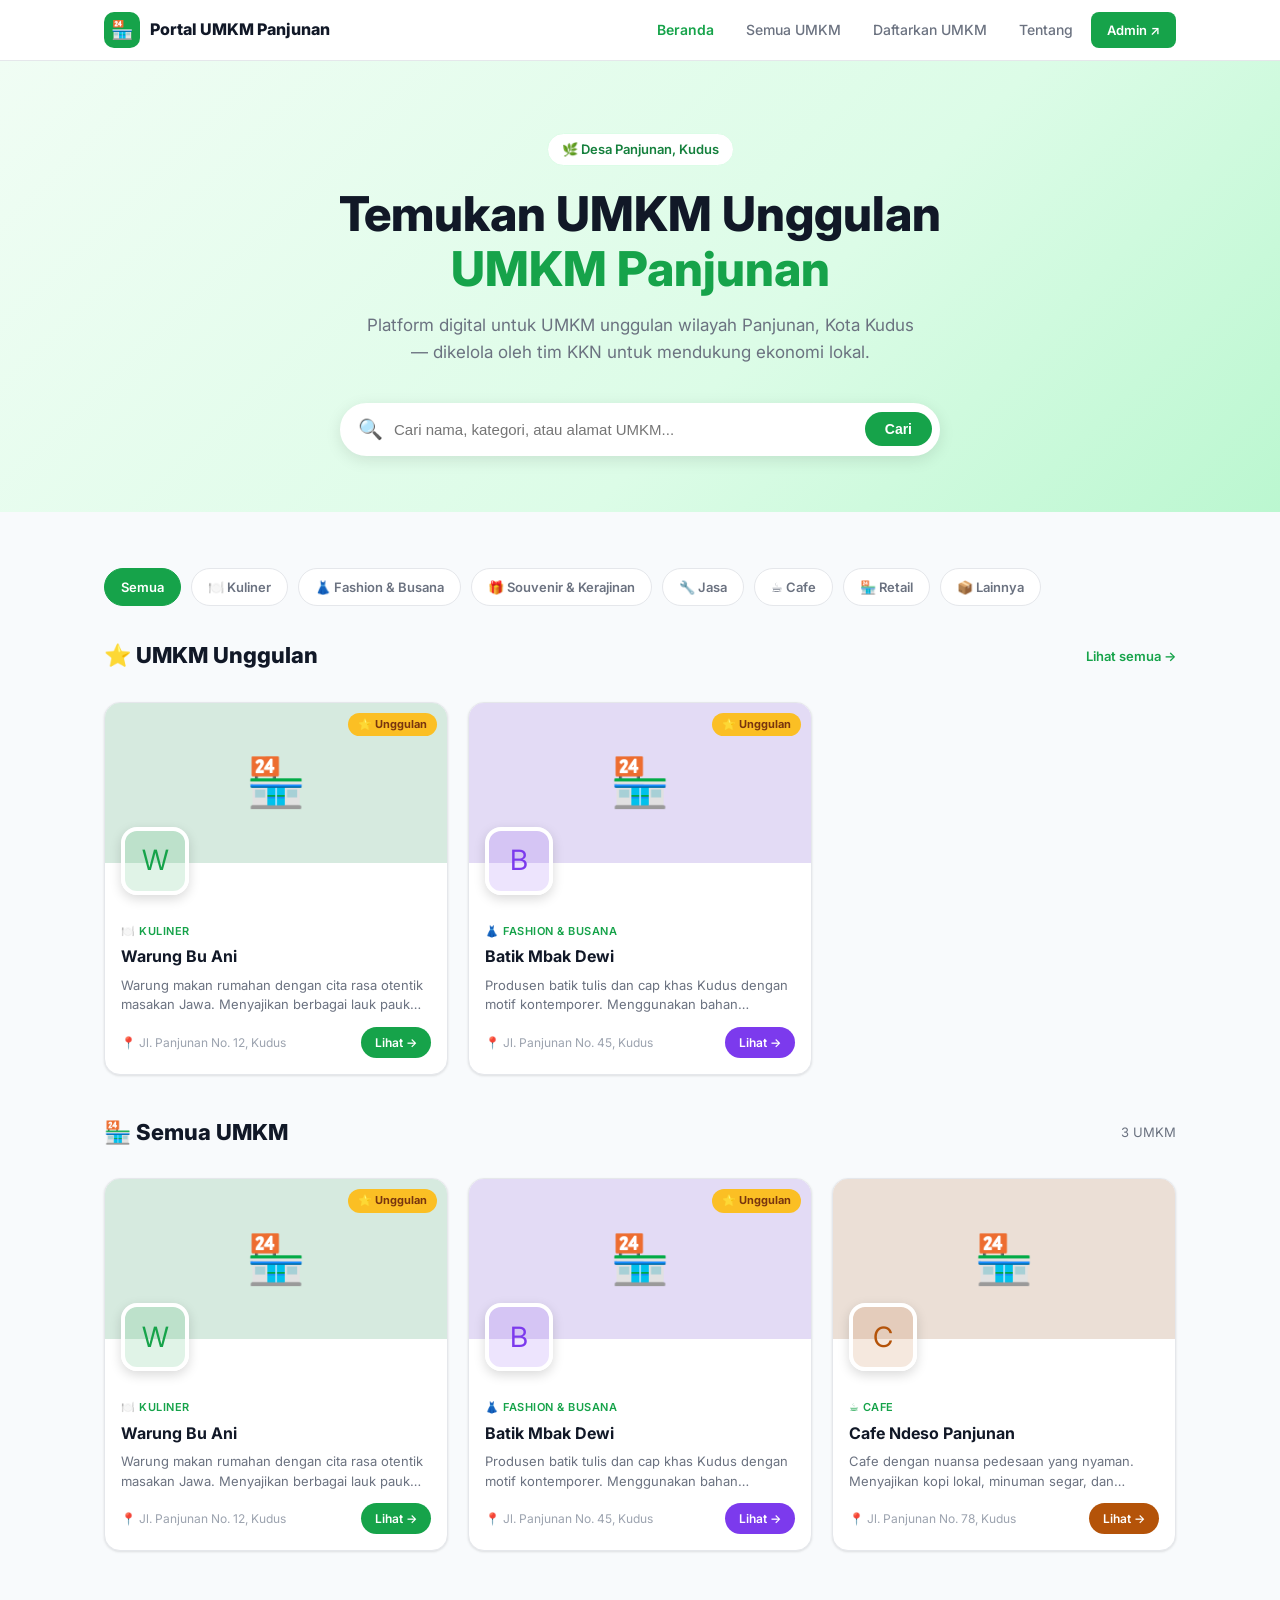
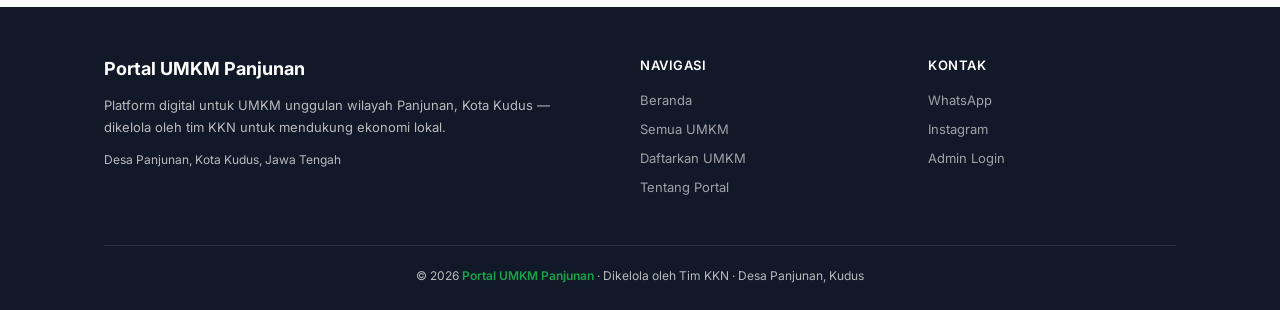
==== public/index.html @ cff2b4aa "Initial Commit" ====
<!DOCTYPE html>
<html lang="id">
<head>
<meta charset="UTF-8">
<meta name="viewport" content="width=device-width,initial-scale=1">
<title>Portal UMKM Panjunan</title>
<link rel="stylesheet" href="../assets/css/public.css">
</head>
<body>

<!-- Nav -->
<nav class="nav">
  <div class="nav-inner">
    <a href="index.html" class="nav-logo">
      <div class="logo-box">🏪</div>
      <span id="namaPortalNav">Portal UMKM Panjunan</span>
    </a>
    <div class="nav-links">
      <a href="index.html" class="nav-link active">Beranda</a>
      <a href="umkm-list.html" class="nav-link">Semua UMKM</a>
      <a href="daftar-umkm.html" class="nav-link">Daftarkan UMKM</a>
      <a href="tentang.html" class="nav-link">Tentang</a>
      <a href="../admin/dashboard.html" class="nav-admin">Admin ↗</a>
    </div>
    <button class="nav-hamburger" id="hamburger">☰</button>
  </div>
  <div class="mobile-menu" id="mobileMenu">
    <a href="index.html">Beranda</a>
    <a href="umkm-list.html">Semua UMKM</a>
    <a href="daftar-umkm.html">Daftarkan UMKM</a>
    <a href="tentang.html">Tentang</a>
    <a href="../admin/dashboard.html">Admin Panel</a>
  </div>
</nav>

<!-- Hero -->
<section class="hero">
  <div class="container">
    <div class="hero-badge">🌿 Desa Panjunan, Kudus</div>
    <h1>Temukan UMKM Unggulan<br><span id="heroNama">Panjunan, Kudus</span></h1>
    <p id="heroDesc">Platform digital untuk UMKM unggulan wilayah Panjunan — dikelola oleh tim KKN untuk mendukung ekonomi lokal.</p>
    <div class="search-bar">
      <div class="search-wrap">
        <span class="search-icon">🔍</span>
        <input type="text" id="searchInput" placeholder="Cari nama, kategori, atau alamat UMKM...">
        <button class="search-btn" onclick="doSearch()">Cari</button>
      </div>
    </div>
  </div>
</section>

<!-- Main Content -->
<div class="container">

  <!-- Category Chips -->
  <section>
    <div class="cat-chips" id="catChips">
      <div class="cat-chip active" data-id="">Semua</div>
    </div>

    <!-- Featured -->
    <div id="featuredSection">
      <div class="section-header">
        <h2>⭐ UMKM Unggulan</h2>
        <a href="umkm-list.html" class="see-all">Lihat semua →</a>
      </div>
      <div class="umkm-grid" id="featuredGrid"></div>
    </div>

    <!-- All UMKM -->
    <div style="margin-top:40px">
      <div class="section-header">
        <h2 id="allTitle">🏪 Semua UMKM</h2>
        <span id="allCount" style="font-size:13px;color:var(--text-2)"></span>
      </div>
      <div class="umkm-grid" id="allGrid"></div>
      <div id="emptyState" class="empty" style="display:none">
        <div class="icon">🔍</div>
        <h3>UMKM tidak ditemukan</h3>
        <p>Coba kata kunci atau kategori lain.</p>
      </div>
    </div>
  </section>

</div>

<!-- Footer -->
<footer class="footer">
  <div class="footer-inner">
    <div class="footer-grid">
      <div class="footer-brand">
        <h3 id="footerNama">Portal UMKM Panjunan</h3>
        <p id="footerDesc">Platform digital untuk mendukung UMKM lokal.</p>
        <p style="margin-top:12px;font-size:12px" id="footerAlamat"></p>
      </div>
      <div class="footer-col">
        <h4>Navigasi</h4>
        <a href="index.html">Beranda</a>
        <a href="umkm-list.html">Semua UMKM</a>
        <a href="daftar-umkm.html">Daftarkan UMKM</a>
        <a href="tentang.html">Tentang Portal</a>
      </div>
      <div class="footer-col">
        <h4>Kontak</h4>
        <a id="footerWa" href="#">WhatsApp</a>
        <a id="footerIg" href="#">Instagram</a>
        <a href="../admin/index.html">Admin Login</a>
      </div>
    </div>
    <div class="footer-bottom">
      © 2026 <span id="footerNama2">Portal UMKM Panjunan</span> · Dikelola oleh Tim KKN · Desa Panjunan, Kudus
    </div>
  </div>
</footer>

<script src="../config.js"></script>
<script src="../assets/js/storage.js"></script>
<script src="../assets/js/utils.js"></script>
<script>
  let selectedKat = '';
  let searchQ = '';

  // Load settings
  const settings = Storage.getSettings();
  document.title = settings.namaPortal || 'Portal UMKM Panjunan';
  document.getElementById('namaPortalNav').textContent = settings.namaPortal || 'Portal UMKM Panjunan';
  document.getElementById('heroNama').textContent = (settings.namaPortal || 'Portal UMKM Panjunan').replace('Portal ','');
  document.getElementById('heroDesc').textContent = settings.deskripsiPortal || '';
  document.getElementById('footerNama').textContent = settings.namaPortal || '';
  document.getElementById('footerNama2').textContent = settings.namaPortal || '';
  document.getElementById('footerDesc').textContent = settings.deskripsiPortal || '';
  document.getElementById('footerAlamat').textContent = settings.alamat || '';
  if (settings.whatsapp) document.getElementById('footerWa').href = Utils.waLink(settings.whatsapp);
  if (settings.instagram) document.getElementById('footerIg').href = Utils.igLink(settings.instagram);

  // Load categories
  const cats = Storage.getCategories();
  const chips = document.getElementById('catChips');
  cats.forEach(c => {
    const el = document.createElement('div');
    el.className = 'cat-chip'; el.dataset.id = c.id;
    el.textContent = `${c.ikon} ${c.nama}`;
    chips.appendChild(el);
  });
  chips.addEventListener('click', function(e) {
    const chip = e.target.closest('.cat-chip');
    if (!chip) return;
    document.querySelectorAll('.cat-chip').forEach(c => c.classList.remove('active'));
    chip.classList.add('active');
    selectedKat = chip.dataset.id;
    renderAll();
  });

  function umkmCard(u) {
    const cat = cats.find(c => c.id === u.kategori);
    return `<div class="umkm-card" onclick="window.location='detail.html?slug=${u.slug}'">
      <div class="card-banner">
        ${u.banner ? `<img src="${u.banner}" alt="${u.nama}" loading="lazy">` :
          `<div class="card-banner-placeholder" style="background:${u.warnaUtama}22;font-size:48px">🏪</div>`}
        ${u.featured ? '<span class="featured-badge">⭐ Unggulan</span>' : ''}
      </div>
      <div class="card-logo-wrap">
        <div class="card-logo" style="background:${u.warnaUtama}22;color:${u.warnaUtama}">
          ${u.logo ? `<img src="${u.logo}" alt="logo">` : u.nama.charAt(0)}
        </div>
      </div>
      <div class="card-body">
        <div class="card-kategori">${cat ? `${cat.ikon} ${cat.nama}` : u.kategori}</div>
        <div class="card-nama">${u.nama}</div>
        <div class="card-desc">${u.deskripsi || 'Tidak ada deskripsi.'}</div>
        <div class="card-footer">
          <div class="card-alamat">📍 ${u.alamat || 'Panjunan, Kudus'}</div>
          <span class="card-action" style="background:${u.warnaUtama}">Lihat →</span>
        </div>
      </div>
    </div>`;
  }

  function renderAll() {
    let data = Storage.getPublishedUmkm();
    if (selectedKat) data = data.filter(u => u.kategori === selectedKat);
    if (searchQ) data = data.filter(u =>
      u.nama.toLowerCase().includes(searchQ) ||
      (u.deskripsi||'').toLowerCase().includes(searchQ) ||
      (u.kategori||'').toLowerCase().includes(searchQ) ||
      (u.alamat||'').toLowerCase().includes(searchQ));

    const featured = data.filter(u => u.featured);
    const featSec = document.getElementById('featuredSection');
    const featGrid = document.getElementById('featuredGrid');
    featSec.style.display = featured.length && !searchQ && !selectedKat ? 'block' : 'none';
    featGrid.innerHTML = featured.slice(0,3).map(umkmCard).join('');

    const allGrid = document.getElementById('allGrid');
    const empty = document.getElementById('emptyState');
    document.getElementById('allCount').textContent = `${data.length} UMKM`;
    if (data.length === 0) { allGrid.innerHTML = ''; empty.style.display = 'block'; }
    else { empty.style.display = 'none'; allGrid.innerHTML = data.map(umkmCard).join(''); }
  }

  function doSearch() {
    searchQ = document.getElementById('searchInput').value.toLowerCase().trim();
    renderAll();
  }
  document.getElementById('searchInput').addEventListener('keyup', function(e) {
    if (e.key === 'Enter') doSearch();
    if (this.value === '') { searchQ = ''; renderAll(); }
  });

  document.getElementById('hamburger').onclick = () => document.getElementById('mobileMenu').classList.toggle('open');

  // Check query params
  const urlQ = Utils.getParam('q');
  if (urlQ) { document.getElementById('searchInput').value = urlQ; searchQ = urlQ.toLowerCase(); }
  const urlKat = Utils.getParam('kat');
  if (urlKat) {
    selectedKat = urlKat;
    document.querySelectorAll('.cat-chip').forEach(c => c.classList.toggle('active', c.dataset.id === urlKat));
  }

  renderAll();
</script>
</body>
</html>
---- assets/css/public.css ----
/* ============================================================
   public.css — Gaya Portal Publik Smart UMKM Panjunan
   ============================================================ */

@import url('https://fonts.googleapis.com/css2?family=Inter:wght@300;400;500;600;700;800&display=swap');

*, *::before, *::after { box-sizing: border-box; margin: 0; padding: 0; }

:root {
  --green: #16a34a;
  --green-dark: #15803d;
  --green-light: #dcfce7;
  --green-50: #f0fdf4;
  --bg: #f8fafc;
  --white: #ffffff;
  --border: #e5e7eb;
  --text: #111827;
  --text-2: #6b7280;
  --text-3: #9ca3af;
  --radius: 16px;
  --radius-sm: 10px;
  --shadow: 0 1px 3px rgba(0,0,0,.08), 0 1px 2px rgba(0,0,0,.04);
  --shadow-md: 0 4px 16px rgba(0,0,0,.1);
  --shadow-lg: 0 8px 32px rgba(0,0,0,.12);
  --container: 1120px;
}

body { font-family: 'Inter', system-ui, sans-serif; background: var(--bg); color: var(--text); font-size: 15px; line-height: 1.6; }
a { color: inherit; text-decoration: none; }
img { max-width: 100%; display: block; }

/* ---- Navigation ---- */
.nav { background: var(--white); border-bottom: 1px solid var(--border); position: sticky; top: 0; z-index: 100; }
.nav-inner { max-width: var(--container); margin: 0 auto; padding: 0 24px; display: flex; align-items: center; justify-content: space-between; height: 60px; }
.nav-logo { display: flex; align-items: center; gap: 10px; font-weight: 800; font-size: 16px; color: var(--text); }
.nav-logo .logo-box { width: 36px; height: 36px; background: var(--green); border-radius: 10px; display: flex; align-items: center; justify-content: center; font-size: 18px; }
.nav-links { display: flex; align-items: center; gap: 4px; }
.nav-link { padding: 8px 14px; border-radius: 8px; font-size: 14px; font-weight: 500; color: var(--text-2); transition: all .15s; }
.nav-link:hover { color: var(--green); background: var(--green-50); }
.nav-link.active { color: var(--green); font-weight: 600; }
.nav-admin { background: var(--green); color: #fff; padding: 8px 16px; border-radius: 8px; font-size: 13px; font-weight: 600; }
.nav-admin:hover { background: var(--green-dark); color: #fff; }
.nav-hamburger { display: none; background: none; border: none; cursor: pointer; padding: 6px; color: var(--text-2); }
.mobile-menu { display: none; background: var(--white); border-top: 1px solid var(--border); }
.mobile-menu.open { display: block; }
.mobile-menu a { display: block; padding: 12px 24px; font-size: 15px; border-bottom: 1px solid var(--border); }

/* ---- Container ---- */
.container { max-width: var(--container); margin: 0 auto; padding: 0 24px; }

/* ---- Hero / Banner ---- */
.hero { background: linear-gradient(135deg, #f0fdf4 0%, #dcfce7 60%, #bbf7d0 100%); padding: 72px 0 56px; text-align: center; }
.hero-badge { display: inline-flex; align-items: center; gap: 6px; background: var(--white); border: 1px solid var(--green-light); border-radius: 20px; padding: 5px 14px; font-size: 13px; color: var(--green-dark); font-weight: 600; margin-bottom: 20px; }
.hero h1 { font-size: clamp(28px, 5vw, 48px); font-weight: 800; color: var(--text); line-height: 1.15; margin-bottom: 16px; }
.hero h1 span { color: var(--green); }
.hero p { font-size: 17px; color: var(--text-2); max-width: 560px; margin: 0 auto 36px; }

/* ---- Search ---- */
.search-bar { max-width: 600px; margin: 0 auto; }
.search-wrap { position: relative; }
.search-wrap input { width: 100%; padding: 16px 20px 16px 52px; border-radius: 50px; border: 2px solid var(--white); font-size: 15px; box-shadow: var(--shadow-md); outline: none; transition: border-color .2s; }
.search-wrap input:focus { border-color: var(--green); }
.search-wrap .search-icon { position: absolute; left: 18px; top: 50%; transform: translateY(-50%); font-size: 20px; color: var(--text-2); pointer-events: none; }
.search-wrap .search-btn { position: absolute; right: 8px; top: 50%; transform: translateY(-50%); background: var(--green); color: #fff; border: none; border-radius: 50px; padding: 9px 20px; font-weight: 600; cursor: pointer; font-size: 14px; }

/* ---- Section ---- */
section { padding: 56px 0; }
section + section { padding-top: 0; }
.section-header { display: flex; align-items: center; justify-content: space-between; margin-bottom: 28px; }
.section-header h2 { font-size: 22px; font-weight: 800; }
.section-header .see-all { font-size: 13px; font-weight: 600; color: var(--green); }
.section-header .see-all:hover { text-decoration: underline; }

/* ---- Category Chips ---- */
.cat-chips { display: flex; gap: 10px; flex-wrap: wrap; margin-bottom: 32px; }
.cat-chip { display: inline-flex; align-items: center; gap: 6px; padding: 8px 16px; border-radius: 50px; border: 1.5px solid var(--border); background: var(--white); font-size: 13px; font-weight: 600; cursor: pointer; color: var(--text-2); transition: all .15s; }
.cat-chip:hover { border-color: var(--green); color: var(--green); background: var(--green-50); }
.cat-chip.active { background: var(--green); color: #fff; border-color: var(--green); }

/* ---- UMKM Card Grid ---- */
.umkm-grid { display: grid; grid-template-columns: repeat(auto-fill, minmax(300px, 1fr)); gap: 20px; }
.umkm-card { background: var(--white); border-radius: var(--radius); border: 1px solid var(--border); overflow: hidden; box-shadow: var(--shadow); transition: all .2s; cursor: pointer; }
.umkm-card:hover { transform: translateY(-4px); box-shadow: var(--shadow-lg); border-color: var(--green-light); }
.card-banner { position: relative; height: 160px; overflow: visible; background: #f3f4f6; }
.card-banner img { width: 100%; height: 100%; object-fit: cover; }
.card-banner-placeholder { width: 100%; height: 100%; display: flex; align-items: center; justify-content: center; font-size: 48px; }
.featured-badge { position: absolute; top: 10px; right: 10px; background: #fbbf24; color: #78350f; padding: 3px 10px; border-radius: 20px; font-size: 11px; font-weight: 700; }
.card-logo-wrap { position: relative; padding: 0 16px; margin-top: -36px; margin-bottom: 12px; z-index: 10; }
.card-logo { width: 68px; height: 68px; border-radius: 16px; border: 4px solid var(--white); background: #f3f4f6; object-fit: contain; box-shadow: 0 4px 12px rgba(0,0,0,.15); display: flex; align-items: center; justify-content: center; font-size: 28px; overflow: hidden; }
.card-logo img { width: 100%; height: 100%; object-fit: contain; }
.card-body { padding: 16px 16px 16px; }
.card-kategori { font-size: 11px; font-weight: 600; color: var(--green); text-transform: uppercase; letter-spacing: .5px; margin-bottom: 4px; }
.card-nama { font-size: 16px; font-weight: 700; margin-bottom: 6px; white-space: nowrap; overflow: hidden; text-overflow: ellipsis; }
.card-desc { font-size: 13px; color: var(--text-2); display: -webkit-box; -webkit-line-clamp: 2; -webkit-box-orient: vertical; overflow: hidden; margin-bottom: 12px; line-height: 1.5; }
.card-footer { display: flex; align-items: center; justify-content: space-between; }
.card-alamat { font-size: 12px; color: var(--text-3); display: flex; align-items: center; gap: 4px; }
.card-action { background: var(--green); color: #fff; padding: 6px 14px; border-radius: 20px; font-size: 12px; font-weight: 600; }
.card-action:hover { background: var(--green-dark); }

/* ---- UMKM Detail ---- */
.detail-hero { position: relative; height: 320px; overflow: hidden; background: #f3f4f6; }
.detail-hero img { width: 100%; height: 100%; object-fit: cover; }
.detail-hero-placeholder { width: 100%; height: 100%; display: flex; align-items: center; justify-content: center; font-size: 80px; }
.detail-hero-overlay { position: absolute; inset: 0; background: linear-gradient(to top, rgba(0,0,0,.5) 0%, transparent 60%); }
.detail-content { max-width: var(--container); margin: 0 auto; padding: 0 24px; }
.detail-header { display: flex; align-items: flex-start; gap: 20px; margin-top: 12px; position: relative; margin-bottom: 32px; }
.detail-logo { width: 80px; height: 80px; border-radius: 18px; border: 4px solid var(--white); background: #f3f4f6; box-shadow: var(--shadow-md); object-fit: contain; flex-shrink: 0; overflow: hidden; display: flex; align-items: center; justify-content: center; font-size: 36px; }
.detail-logo img { width: 100%; height: 100%; object-fit: contain; }
.detail-meta { flex: 1; padding-top: 36px; }
.detail-meta h1 { font-size: 26px; font-weight: 800; margin-bottom: 4px; }
.detail-meta .kategori { font-size: 13px; font-weight: 600; color: var(--green); }
.detail-actions { display: flex; gap: 10px; flex-wrap: wrap; }
.detail-layout { display: grid; grid-template-columns: 1fr 300px; gap: 28px; }
.detail-main {}
.detail-sidebar {}
.detail-section { margin-bottom: 32px; }
.detail-section h2 { font-size: 17px; font-weight: 700; margin-bottom: 16px; padding-bottom: 10px; border-bottom: 2px solid var(--green-light); display: flex; align-items: center; gap: 8px; }
.deskripsi-text { font-size: 15px; color: var(--text-2); line-height: 1.8; }

/* ---- Produk Grid ---- */
.produk-grid { display: grid; grid-template-columns: repeat(auto-fill, minmax(180px, 1fr)); gap: 14px; }
.produk-card { background: var(--white); border: 1px solid var(--border); border-radius: var(--radius-sm); overflow: hidden; }
.produk-card img { width: 100%; height: 140px; object-fit: cover; background: #f3f4f6; }
.produk-card-body { padding: 12px; }
.produk-card-nama { font-size: 14px; font-weight: 600; margin-bottom: 4px; }
.produk-card-harga { font-size: 15px; font-weight: 700; color: var(--green); }
.produk-card-desc { font-size: 12px; color: var(--text-2); margin-top: 4px; }

/* ---- Galeri Grid ---- */
.galeri-public { display: grid; grid-template-columns: repeat(3, 1fr); gap: 10px; }
.galeri-public img { width: 100%; aspect-ratio: 1; object-fit: cover; border-radius: 10px; cursor: pointer; transition: transform .15s; }
.galeri-public img:hover { transform: scale(1.02); }

/* ---- Info Sidebar Cards ---- */
.info-card { background: var(--white); border: 1px solid var(--border); border-radius: var(--radius); padding: 20px; margin-bottom: 16px; }
.info-card h3 { font-size: 14px; font-weight: 700; margin-bottom: 14px; color: var(--text-2); text-transform: uppercase; letter-spacing: .5px; }
.info-row { display: flex; align-items: flex-start; gap: 10px; margin-bottom: 12px; font-size: 14px; }
.info-row:last-child { margin-bottom: 0; }
.info-icon { font-size: 18px; flex-shrink: 0; margin-top: 1px; }
.info-val { color: var(--text-2); }
.info-val a { color: var(--green); font-weight: 500; }
.info-val a:hover { text-decoration: underline; }

/* ---- Jam Operasional Table ---- */
.jam-table { width: 100%; }
.jam-table td { padding: 6px 0; font-size: 13px; }
.jam-table td:first-child { font-weight: 600; width: 80px; }
.jam-table td.tutup { color: #ef4444; }
.hari-ini td:first-child { color: var(--green); }

/* ---- CTA Buttons ---- */
.cta-wa { display: flex; align-items: center; justify-content: center; gap: 8px; background: #25d366; color: #fff; padding: 13px 20px; border-radius: 12px; font-weight: 700; font-size: 15px; margin-bottom: 10px; }
.cta-wa:hover { background: #128c7e; }
.cta-ig { display: flex; align-items: center; justify-content: center; gap: 8px; background: linear-gradient(45deg, #e1306c, #f77737); color: #fff; padding: 13px 20px; border-radius: 12px; font-weight: 700; font-size: 15px; margin-bottom: 10px; }
.cta-ig:hover { opacity: .9; }
.cta-maps { display: flex; align-items: center; justify-content: center; gap: 8px; background: #4285f4; color: #fff; padding: 13px 20px; border-radius: 12px; font-weight: 700; font-size: 15px; margin-bottom: 10px; }
.cta-maps:hover { background: #3367d6; }

/* ---- Footer ---- */
.footer { background: var(--text); color: rgba(255,255,255,.7); padding: 48px 0 24px; }
.footer-inner { max-width: var(--container); margin: 0 auto; padding: 0 24px; }
.footer-grid { display: grid; grid-template-columns: 2fr 1fr 1fr; gap: 40px; margin-bottom: 40px; }
.footer-brand h3 { color: #fff; font-size: 18px; font-weight: 700; margin-bottom: 10px; }
.footer-brand p { font-size: 13px; line-height: 1.7; }
.footer-col h4 { color: #fff; font-size: 13px; font-weight: 600; margin-bottom: 14px; text-transform: uppercase; letter-spacing: .5px; }
.footer-col a { display: block; font-size: 13px; color: rgba(255,255,255,.6); margin-bottom: 8px; }
.footer-col a:hover { color: #fff; }
.footer-bottom { border-top: 1px solid rgba(255,255,255,.1); padding-top: 20px; text-align: center; font-size: 12px; }
.footer-bottom span { color: var(--green); font-weight: 600; }

/* ---- Tentang Page ---- */
.tentang-hero { background: linear-gradient(135deg, var(--green-50), var(--green-light)); padding: 64px 0; text-align: center; }
.tentang-hero h1 { font-size: 36px; font-weight: 800; margin-bottom: 12px; }
.tentang-hero p { font-size: 17px; color: var(--text-2); max-width: 560px; margin: 0 auto; }
.tentang-grid { display: grid; grid-template-columns: 1fr 1fr; gap: 32px; align-items: start; padding: 56px 0; }
.tentang-grid img { border-radius: 16px; }
.team-grid { display: grid; grid-template-columns: repeat(auto-fill, minmax(180px, 1fr)); gap: 20px; }
.team-card { background: var(--white); border: 1px solid var(--border); border-radius: var(--radius); padding: 20px; text-align: center; }
.team-avatar { width: 70px; height: 70px; border-radius: 50%; background: var(--green-light); margin: 0 auto 12px; display: flex; align-items: center; justify-content: center; font-size: 28px; }
.team-card h4 { font-size: 14px; font-weight: 600; margin-bottom: 4px; }
.team-card p { font-size: 12px; color: var(--text-2); }

/* ---- List Page ---- */
.list-header { padding: 40px 0 32px; }
.list-header h1 { font-size: 28px; font-weight: 800; margin-bottom: 8px; }
.list-filter-bar { display: flex; align-items: center; gap: 12px; margin-bottom: 24px; flex-wrap: wrap; }
.list-search { position: relative; flex: 1; min-width: 200px; }
.list-search input { width: 100%; padding: 12px 16px 12px 44px; border: 1px solid var(--border); border-radius: 50px; font-size: 14px; background: var(--white); }
.list-search input:focus { outline: none; border-color: var(--green); }
.list-search .icon { position: absolute; left: 15px; top: 50%; transform: translateY(-50%); font-size: 18px; color: var(--text-2); }
.list-select { padding: 11px 14px; border: 1px solid var(--border); border-radius: 8px; background: var(--white); font-size: 14px; min-width: 140px; }

/* ---- Pagination ---- */
.pagination { display: flex; align-items: center; justify-content: center; gap: 6px; padding: 40px 0 20px; }
.page-btn { width: 38px; height: 38px; border-radius: 8px; border: 1px solid var(--border); background: var(--white); cursor: pointer; font-size: 14px; display: flex; align-items: center; justify-content: center; }
.page-btn.active { background: var(--green); color: #fff; border-color: var(--green); font-weight: 600; }
.page-btn:hover:not(.active) { background: var(--green-50); border-color: var(--green); }

/* ---- Breadcrumb ---- */
.breadcrumb { display: flex; align-items: center; gap: 6px; font-size: 13px; color: var(--text-2); padding: 16px 0 8px; }
.breadcrumb a { color: var(--green); }
.breadcrumb a:hover { text-decoration: underline; }
.breadcrumb span { color: var(--text-3); }

/* ---- Empty ---- */
.empty { padding: 80px 20px; text-align: center; color: var(--text-2); }
.empty .icon { font-size: 56px; margin-bottom: 16px; }
.empty h3 { font-size: 18px; font-weight: 700; color: var(--text); margin-bottom: 8px; }

/* ---- Lightbox ---- */
.lightbox { position: fixed; inset: 0; background: rgba(0,0,0,.9); z-index: 999; display: flex; align-items: center; justify-content: center; cursor: pointer; }
.lightbox img { max-width: 90vw; max-height: 90vh; object-fit: contain; border-radius: 8px; }
.lightbox-close { position: absolute; top: 20px; right: 20px; color: #fff; font-size: 28px; cursor: pointer; background: none; border: none; }

/* ---- Back button ---- */
.back-btn { display: inline-flex; align-items: center; gap: 6px; font-size: 14px; color: var(--text-2); margin-bottom: 16px; padding: 6px 0; }
.back-btn:hover { color: var(--green); }

/* ============================================================
   RESPONSIVE — Breakpoints:
   1024px  : iPad landscape / laptop kecil
   900px   : iPad portrait besar
   768px   : iPad mini / tablet standar
   640px   : Tablet kecil / HP layar besar
   480px   : HP standar (iPhone 14, Galaxy S)
   360px   : HP kecil (iPhone SE, budget Android)
   ============================================================ */

/* ---- 1024px: iPad landscape / laptop ---- */
@media (max-width: 1024px) {
  .umkm-grid { grid-template-columns: repeat(2, 1fr); }
  .detail-layout { grid-template-columns: 1fr 280px; gap: 20px; }
  .tentang-grid { gap: 24px; }
  .footer-grid { grid-template-columns: 2fr 1fr 1fr; gap: 28px; }
}

/* ---- 900px: iPad portrait / tablet besar ---- */
@media (max-width: 900px) {
  .detail-layout { grid-template-columns: 1fr; }
  .detail-sidebar { display: grid; grid-template-columns: 1fr 1fr; gap: 16px; }
  .detail-sidebar .info-card { margin-bottom: 0; }
  .footer-grid { grid-template-columns: 1fr 1fr; gap: 24px; }
  .footer-brand { grid-column: 1 / -1; }
  .tentang-grid { grid-template-columns: 1fr; gap: 32px; }
}

/* ---- 768px: iPad mini / tablet ---- */
@media (max-width: 768px) {
  /* Nav */
  .nav-links { display: none; }
  .nav-hamburger { display: flex; align-items: center; justify-content: center; padding: 8px; font-size: 22px; }
  .nav-inner { padding: 0 16px; height: 56px; }
  .nav-logo span { font-size: 14px; max-width: 160px; overflow: hidden; text-overflow: ellipsis; white-space: nowrap; }

  /* Hero */
  .hero { padding: 48px 0 40px; }
  .hero h1 { font-size: clamp(24px, 6vw, 36px); }
  .hero p { font-size: 15px; }
  .search-wrap input { padding: 14px 16px 14px 48px; font-size: 14px; }
  .search-wrap .search-btn { padding: 8px 16px; font-size: 13px; }

  /* UMKM grid */
  .umkm-grid { grid-template-columns: repeat(2, 1fr); gap: 14px; }

  /* Detail hero */
  .detail-hero { height: 220px; }
  .detail-header { margin-top: -24px; margin-bottom: 24px; }
  .detail-logo { width: 68px; height: 68px; }
  .detail-meta { padding-top: 28px; }
  .detail-meta h1 { font-size: 22px; }

  /* Detail sidebar: single column */
  .detail-sidebar { display: block; }

  /* Produk */
  .produk-grid { grid-template-columns: repeat(2, 1fr); }

  /* Galeri */
  .galeri-public { grid-template-columns: repeat(2, 1fr); }

  /* Footer */
  .footer-grid { grid-template-columns: 1fr; gap: 20px; }
  .footer-brand { grid-column: unset; }
  .footer { padding: 36px 0 20px; }

  /* Tentang */
  .tentang-hero { padding: 48px 0; }
  .tentang-hero h1 { font-size: 28px; }

  /* List */
  .list-header { padding: 28px 0 20px; }
  .list-header h1 { font-size: 24px; }
  .list-filter-bar { gap: 8px; }
  .list-select { min-width: 0; flex: 1; font-size: 13px; }
}

/* ---- 640px: Tablet kecil / HP layar besar ---- */
@media (max-width: 640px) {
  .container { padding: 0 16px; }

  /* Nav */
  .nav-logo span { max-width: 130px; font-size: 13px; }

  /* Hero */
  .hero { padding: 36px 0 32px; }
  .hero h1 { font-size: clamp(22px, 7vw, 30px); }
  .hero p { font-size: 14px; margin-bottom: 28px; }
  .hero-badge { font-size: 12px; }

  /* UMKM Cards */
  .umkm-grid { grid-template-columns: 1fr 1fr; gap: 12px; }
  .card-banner { height: 130px; }
  .card-logo { width: 44px; height: 44px; font-size: 18px; margin-top: -22px; }
  .card-nama { font-size: 14px; }
  .card-body { padding: 10px 12px 14px; }
  .card-action { padding: 5px 10px; font-size: 11px; }

  /* Section */
  section { padding: 40px 0; }
  .section-header h2 { font-size: 18px; }

  /* Cat chips */
  .cat-chips { gap: 8px; flex-wrap: nowrap; overflow-x: auto; -webkit-overflow-scrolling: touch; scrollbar-width: none; padding-bottom: 4px; }
  .cat-chips::-webkit-scrollbar { display: none; }
  .cat-chip { flex-shrink: 0; padding: 6px 12px; font-size: 12px; }

  /* Detail */
  .detail-hero { height: 180px; }
  .detail-content { padding: 0 16px; }
  .detail-header { gap: 12px; }
  .detail-meta h1 { font-size: 20px; }
  .produk-grid { grid-template-columns: repeat(2, 1fr); gap: 10px; }
  .galeri-public { grid-template-columns: repeat(3, 1fr); gap: 6px; }

  /* Search bar */
  .search-wrap input { font-size: 13px; padding: 12px 14px 12px 44px; }
  .search-wrap .search-icon { font-size: 18px; left: 14px; }
  .search-wrap .search-btn { font-size: 12px; padding: 7px 12px; }

  /* List filter */
  .list-filter-bar { flex-direction: column; }
  .list-search { width: 100%; }
  .list-select { width: 100%; }

  /* Footer */
  .footer-grid { gap: 16px; }
}

/* ---- 480px: HP standar (iPhone 14, Galaxy S) ---- */
@media (max-width: 480px) {
  .container { padding: 0 14px; }

  /* Nav */
  .nav-inner { height: 52px; }
  .nav-logo .logo-box { width: 30px; height: 30px; font-size: 15px; }
  .nav-logo span { font-size: 12px; max-width: 110px; }

  /* Hero */
  .hero { padding: 32px 0 28px; }
  .hero h1 { font-size: 24px; line-height: 1.2; }
  .hero p { font-size: 13px; }
  .hero-badge { font-size: 11px; padding: 4px 10px; }

  /* Search */
  .search-wrap input { border-radius: 14px; }
  .search-wrap .search-btn { border-radius: 10px; padding: 6px 10px; }

  /* UMKM Cards: 1 kolom di HP kecil */
  .umkm-grid { grid-template-columns: 1fr; gap: 12px; }
  .card-banner { height: 160px; }
  .card-logo { width: 50px; height: 50px; margin-top: -25px; }
  .card-body { padding: 10px 14px 14px; }

  /* Cat chips */
  .cat-chip { padding: 6px 12px; font-size: 12px; }

  /* Detail */
  .detail-hero { height: 160px; }
  .detail-header { flex-direction: column; gap: 0; align-items: flex-start; margin-top: 0; }
  .detail-logo { margin-top: -28px; width: 60px; height: 60px; border-width: 3px; }
  .detail-meta { padding-top: 12px; }
  .detail-meta h1 { font-size: 20px; }

  /* Produk */
  .produk-grid { grid-template-columns: 1fr 1fr; }

  /* Galeri */
  .galeri-public { grid-template-columns: repeat(2, 1fr); gap: 6px; }

  /* Section */
  section { padding: 32px 0; }
  .section-header h2 { font-size: 17px; }

  /* Tentang */
  .tentang-hero { padding: 36px 0; }
  .tentang-hero h1 { font-size: 24px; }
  .tentang-hero p { font-size: 14px; }
  .team-grid { grid-template-columns: repeat(2, 1fr); gap: 12px; }

  /* Footer */
  .footer { padding: 28px 0 16px; }
  .footer-brand h3 { font-size: 16px; }
  .footer-grid { gap: 16px; }
  .footer-col a { font-size: 12px; }
  .footer-bottom { font-size: 11px; padding-top: 14px; }

  /* List header */
  .list-header { padding: 20px 0 16px; }
  .list-header h1 { font-size: 22px; }

  /* Info cards in detail */
  .info-card { padding: 16px; }
  .cta-wa, .cta-ig, .cta-maps { padding: 11px 16px; font-size: 14px; }
}

/* ---- 360px: HP kecil (iPhone SE, budget Android) ---- */
@media (max-width: 360px) {
  .container { padding: 0 12px; }
  .nav-logo span { display: none; }
  .hero h1 { font-size: 21px; }
  .hero p { font-size: 12px; }
  .umkm-grid { gap: 10px; }
  .card-banner { height: 140px; }
  .produk-grid { grid-template-columns: 1fr; }
  .galeri-public { grid-template-columns: repeat(2, 1fr); }
  .team-grid { grid-template-columns: 1fr 1fr; gap: 10px; }
  .search-wrap .search-btn { display: none; }
  .section-header { flex-direction: column; align-items: flex-start; gap: 6px; }
}
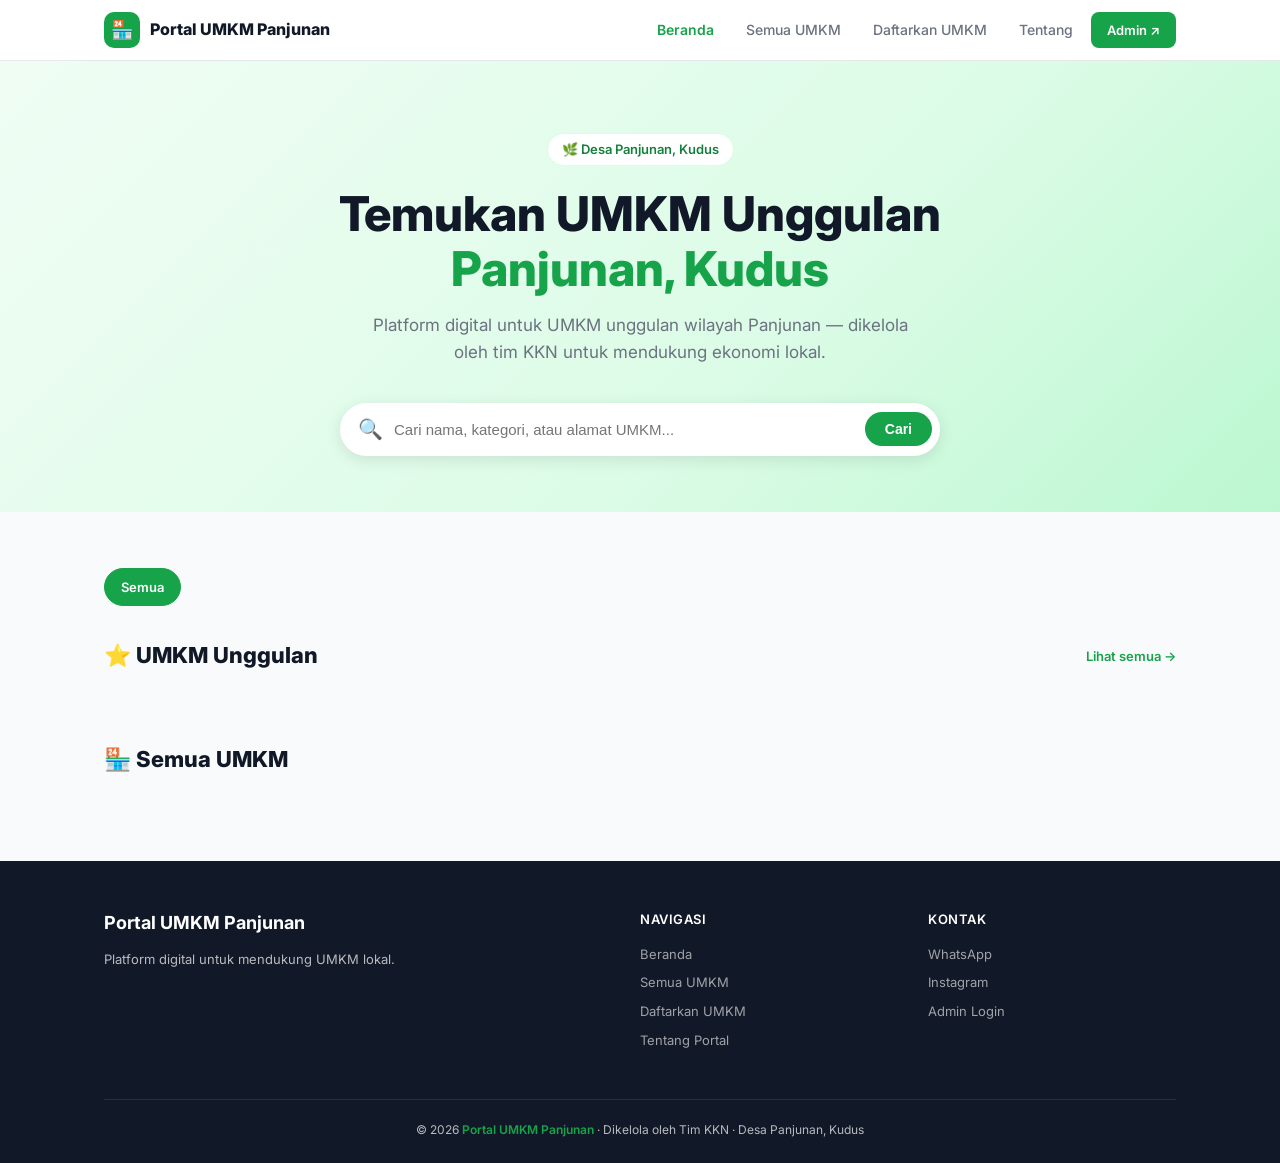
==== commit 478199c9: "Update index.html" ====
--- a/public/index.html
+++ b/public/index.html
@@ -114,6 +114,7 @@
 </footer>
 
 <script src="../config.js"></script>
+<script src="../assets/js/gas.js"></script>
 <script src="../assets/js/storage.js"></script>
 <script src="../assets/js/utils.js"></script>
 <script>
